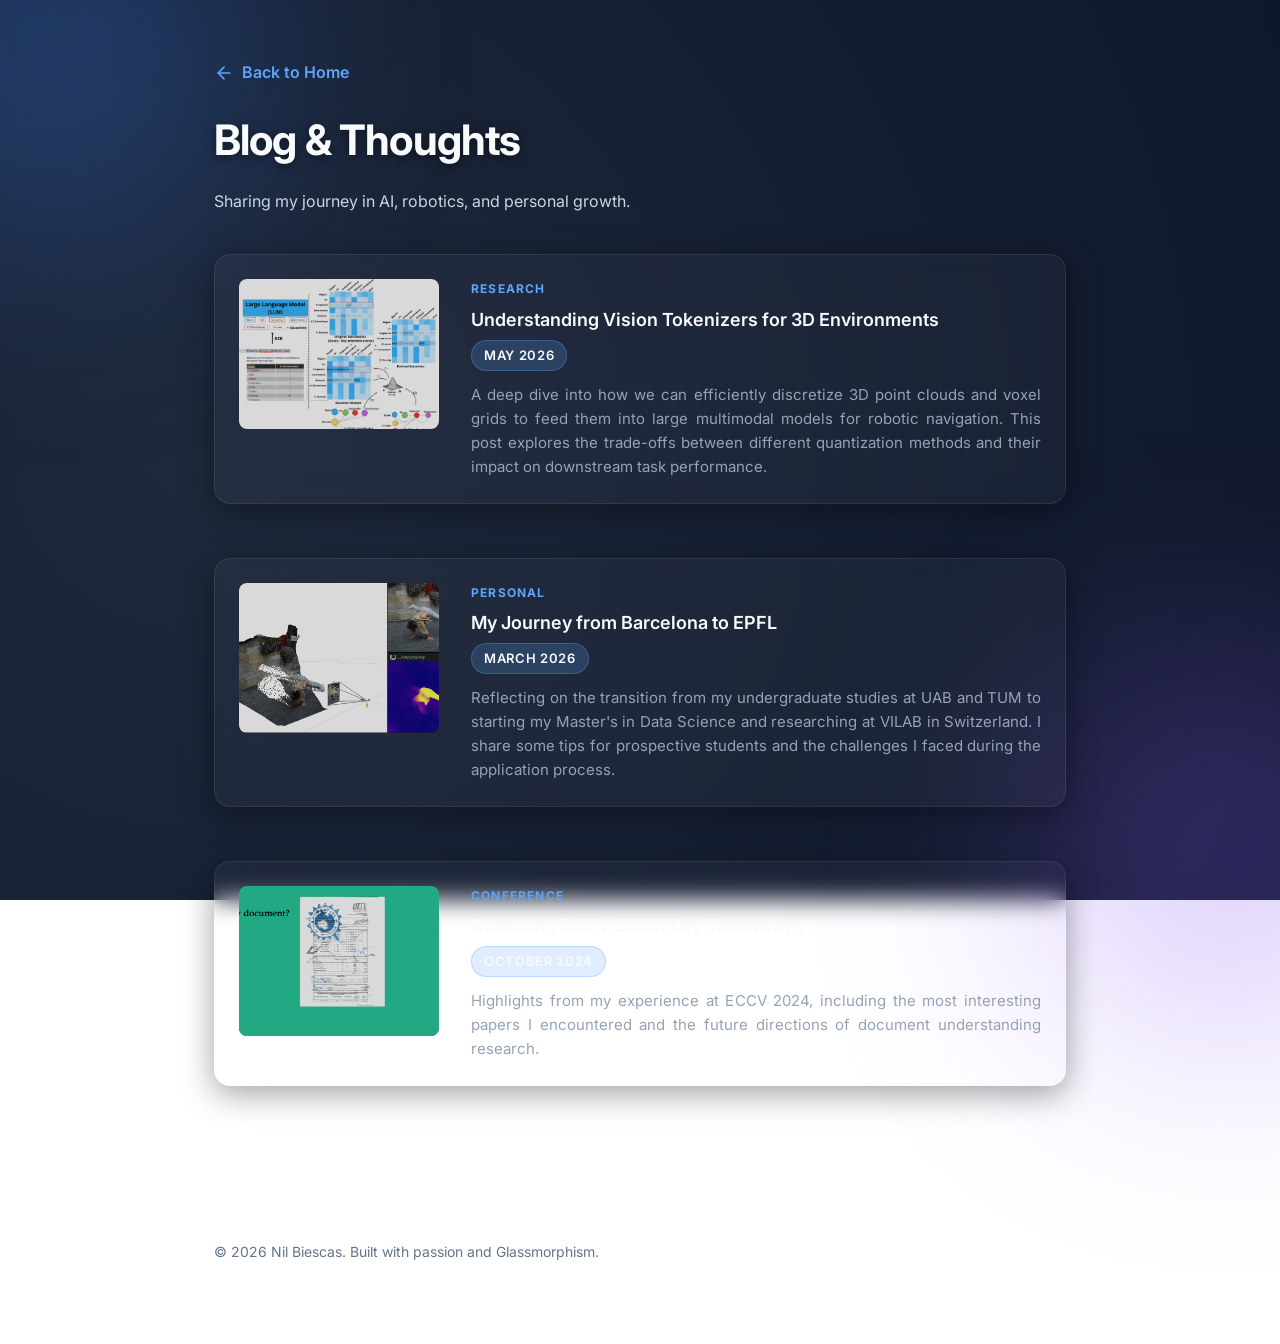
==== blog.html @ b568c91c "Update" ====
<!DOCTYPE HTML>
<html lang="en">
<head>
    <meta charset="UTF-8">
    <meta name="viewport" content="width=device-width, initial-scale=1.0">
    <title>Blog | Nil Biescas</title>
    <meta name="author" content="Nil Biescas">
    <link rel="shortcut icon" href="images/favicon/favicon.ico" type="image/x-icon">
    <link rel="stylesheet" type="text/css" href="stylesheet.css">
    <link href="https://fonts.googleapis.com/css2?family=Inter:wght@400;500;600;700&display=swap" rel="stylesheet">
    <style>
        .blog-header {
            margin-bottom: 40px;
        }
        .back-link {
            display: inline-flex;
            align-items: center;
            margin-bottom: 20px;
            font-weight: 600;
            color: var(--primary-color);
        }
        .back-link svg {
            margin-right: 8px;
        }
        .blog-post-card {
            margin-bottom: 30px;
            cursor: pointer;
        }
        .blog-post-card:hover .papertitle {
            color: var(--primary-color);
        }
        .category-tag {
            font-size: 12px;
            text-transform: uppercase;
            letter-spacing: 0.1em;
            color: var(--primary-color);
            margin-bottom: 8px;
            display: block;
            font-weight: 700;
        }
    </style>
</head>

<body>
    <div class="container">
        <header class="blog-header">
            <a href="index.html" class="back-link">
                <svg width="20" height="20" viewBox="0 0 24 24" fill="none" stroke="currentColor" stroke-width="2" stroke-linecap="round" stroke-linejoin="round"><line x1="19" y1="12" x2="5" y2="12"></line><polyline points="12 19 5 12 12 5"></polyline></svg>
                Back to Home
            </a>
            <h1 class="name">Blog & Thoughts</h1>
            <p>Sharing my journey in AI, robotics, and personal growth.</p>
        </header>

        <section>
            <div class="item-grid">
                <!-- Blog Post 1 -->
                <article class="item-row blog-post-card">
                    <div class="item-media">
                        <img src="data/Large Language Model (LLM)lm.png" alt="Vision Tokenizers">
                    </div>
                    <div>
                        <span class="category-tag">Research</span>
                        <span class="papertitle">Understanding Vision Tokenizers for 3D Environments</span>
                        <span class="venue">May 2026</span>
                        <p class="item-desc">A deep dive into how we can efficiently discretize 3D point clouds and voxel grids to feed them into large multimodal models for robotic navigation. This post explores the trade-offs between different quantization methods and their impact on downstream task performance.</p>
                    </div>
                </article>

                <!-- Blog Post 2 -->
                <article class="item-row blog-post-card">
                    <div class="item-media">
                        <img src="data/image (1).png" alt="Journey to EPFL">
                    </div>
                    <div>
                        <span class="category-tag">Personal</span>
                        <span class="papertitle">My Journey from Barcelona to EPFL</span>
                        <span class="venue">March 2026</span>
                        <p class="item-desc">Reflecting on the transition from my undergraduate studies at UAB and TUM to starting my Master's in Data Science and researching at VILAB in Switzerland. I share some tips for prospective students and the challenges I faced during the application process.</p>
                    </div>
                </article>

                <!-- Blog Post 3 (Placeholder) -->
                <article class="item-row blog-post-card">
                    <div class="item-media">
                        <img src="images/layeredDoc.gif" alt="ECCV Experience">
                    </div>
                    <div>
                        <span class="category-tag">Conference</span>
                        <span class="papertitle">Attending ECCV 2024: Key Takeaways</span>
                        <span class="venue">October 2024</span>
                        <p class="item-desc">Highlights from my experience at ECCV 2024, including the most interesting papers I encountered and the future directions of document understanding research.</p>
                    </div>
                </article>
            </div>
        </section>

        <footer>
            <p>&copy; 2026 Nil Biescas. Built with passion and Glassmorphism.</p>
        </footer>
    </div>
    <!-- Script to hide header in iframe -->
    <script>
        if (window.self !== window.top) {
            document.querySelector('.back-link').style.display = 'none';
            document.body.style.background = 'transparent';
        }
    </script>
</body>
</html>
---- stylesheet.css ----
/* Glassmorphism Dark Mode Webpage Styling */
:root {
  --primary-color: #60a5fa; 
  --hover-color: #93c5fd;   
  --bg-color: #0f172a;
  --text-color: #cbd5e1;    
  --heading-color: #f8fafc; 
  --card-bg: rgba(255, 255, 255, 0.03);  
  --card-hover-bg: rgba(255, 255, 255, 0.08);
  --card-border: rgba(255, 255, 255, 0.08);  
  --font-main: 'Inter', system-ui, -apple-system, sans-serif;
  --radius-sm: 8px;
  --radius-md: 16px;
  --radius-full: 9999px;
  --shadow-glass: 0 8px 32px 0 rgba(0, 0, 0, 0.37);
  --transition: all 0.3s cubic-bezier(0.4, 0, 0.2, 1);
}

* {
  box-sizing: border-box;
}

body {
  font-family: var(--font-main);
  font-size: 16px;
  line-height: 1.6;
  color: var(--text-color);
  background: var(--bg-color);
  /* A subtle dark gradient background */
  background: radial-gradient(circle at 15% 50%, #1e293b, #0f172a);
  background-attachment: fixed;
  margin: 0;
  padding: 0;
  -webkit-font-smoothing: antialiased;
}

/* Background ambient glow effects */
body::before, body::after {
  content: '';
  position: fixed;
  width: 400px;
  height: 400px;
  border-radius: 50%;
  filter: blur(120px);
  z-index: -1;
  opacity: 0.3;
  pointer-events: none;
}

body::before {
  background: #3b82f6;
  top: -150px;
  left: -150px;
}

body::after {
  background: #8b5cf6;
  bottom: -150px;
  right: -150px;
}

.container {
  max-width: 900px;
  margin: 0 auto;
  padding: 60px 24px;
}

a {
  color: var(--primary-color);
  text-decoration: none;
  transition: var(--transition);
}

a:hover {
  color: var(--hover-color);
  text-shadow: 0 0 8px rgba(96, 165, 250, 0.5);
}

h1, h2, h3 {
  color: var(--heading-color);
  font-weight: 600;
  margin-top: 0;
  letter-spacing: -0.01em;
}

h2 {
  font-size: 28px;
  border-bottom: 1px solid var(--card-border);
  padding-bottom: 12px;
  margin-bottom: 30px;
}

p {
  margin-bottom: 1.5em;
  text-align: justify;
}

/* Profile Section */
.profile-grid {
  display: grid;
  grid-template-columns: 1fr 280px;
  gap: 48px;
  align-items: center;
  margin-bottom: 60px;
  background: var(--card-bg);
  backdrop-filter: blur(12px);
  -webkit-backdrop-filter: blur(12px);
  border: 1px solid var(--card-border);
  border-radius: var(--radius-md);
  padding: 40px;
  box-shadow: var(--shadow-glass);
}

@media (max-width: 768px) {
  .profile-grid {
    grid-template-columns: 1fr;
    text-align: center;
    padding: 30px 20px;
  }
  .profile-grid p {
    text-align: center;
  }
  .profile-photo {
    order: -1;
    margin: 0 auto;
    width: 200px;
  }
}

.name {
  font-size: 42px;
  font-weight: 700;
  color: var(--heading-color);
  margin-bottom: 16px;
  display: block;
  letter-spacing: -0.02em;
  text-shadow: 0 2px 10px rgba(0,0,0,0.5);
}

.profile-photo img {
  width: 100%;
  aspect-ratio: 1 / 1;
  border-radius: var(--radius-full);
  object-fit: cover;
  box-shadow: 0 0 20px rgba(0,0,0,0.5);
  border: 2px solid rgba(255,255,255,0.1);
}

.links {
  margin-top: 24px;
  font-size: 14px;
  display: flex;
  flex-wrap: wrap;
  gap: 12px;
}

.links a {
  font-weight: 600;
  color: var(--heading-color);
  background: rgba(255, 255, 255, 0.05);
  padding: 8px 18px;
  border-radius: var(--radius-full);
  border: 1px solid var(--card-border);
  backdrop-filter: blur(4px);
  -webkit-backdrop-filter: blur(4px);
}

.links a:hover {
  background: rgba(255, 255, 255, 0.15);
  transform: translateY(-2px);
  box-shadow: 0 4px 12px rgba(0,0,0,0.3);
  text-shadow: none;
}

@media (max-width: 768px) {
  .links {
    justify-content: center;
  }
}

/* Research/Experience Grid */
.item-grid {
  display: flex;
  flex-direction: column;
  gap: 24px;
}

.item-row {
  display: grid;
  grid-template-columns: 200px 1fr;
  gap: 32px;
  padding: 24px;
  background: var(--card-bg);
  backdrop-filter: blur(12px);
  -webkit-backdrop-filter: blur(12px);
  border-radius: var(--radius-md);
  border: 1px solid var(--card-border);
  transition: var(--transition);
  box-shadow: var(--shadow-glass);
}

.item-row:hover {
  background: var(--card-hover-bg);
  border-color: rgba(255, 255, 255, 0.2);
  transform: translateY(-4px);
  box-shadow: 0 12px 40px 0 rgba(0, 0, 0, 0.4);
}

.item-row.highlight {
  background: linear-gradient(145deg, rgba(59, 130, 246, 0.05), rgba(139, 92, 246, 0.05));
  border-color: rgba(96, 165, 250, 0.2); 
}

.item-row.highlight:hover {
  border-color: rgba(96, 165, 250, 0.4); 
}

@media (max-width: 600px) {
  .item-row {
    grid-template-columns: 1fr;
    gap: 20px;
    padding: 20px;
  }
}

.item-media {
  width: 100%;
  aspect-ratio: 4 / 3; 
  position: relative;
  overflow: hidden;
  border-radius: var(--radius-sm);
  background: #000;
  box-shadow: inset 0 0 0 1px rgba(255,255,255,0.1);
}

.item-media img,
.item-media video {
  position: absolute;
  inset: 0;
  width: 100%;
  height: 100%;
  object-fit: cover; 
  transition: transform 0.5s ease;
  opacity: 0.85;
}

.item-row:hover .item-media img,
.item-row:hover .item-media video {
  transform: scale(1.05);
  opacity: 1;
}

.item-media .hover-media {
  position: absolute;
  inset: 0;
  z-index: 2;
  opacity: 0;
  transition: opacity 0.3s ease-in-out;
}

.item-row:hover .hover-media {
  opacity: 1;
}

.papertitle {
  font-weight: 600;
  font-size: 18px;
  display: block;
  margin-bottom: 8px;
  line-height: 1.4;
  color: var(--heading-color);
}

.authors {
  font-size: 15px;
  margin-bottom: 6px;
  display: block;
  color: var(--text-color);
}

.venue {
  font-size: 13px;
  font-weight: 600;
  display: inline-block;
  margin-bottom: 12px;
  color: #f8fafc;
  background: rgba(96, 165, 250, 0.2);
  border: 1px solid rgba(96, 165, 250, 0.3);
  padding: 4px 12px;
  border-radius: var(--radius-full);
  text-transform: uppercase;
  letter-spacing: 0.05em;
}

.item-desc {
  font-size: 15px;
  margin: 0;
  color: #94a3b8; 
}

/* Skills Section */
.skills-grid {
  display: grid;
  grid-template-columns: 1fr 1fr;
  gap: 32px;
  margin-bottom: 40px;
}

.skill-cat {
  background: var(--card-bg);
  backdrop-filter: blur(12px);
  -webkit-backdrop-filter: blur(12px);
  border: 1px solid var(--card-border);
  border-radius: var(--radius-md);
  padding: 24px;
  box-shadow: var(--shadow-glass);
  transition: var(--transition);
}

.skill-cat:hover {
  background: var(--card-hover-bg);
  border-color: rgba(255, 255, 255, 0.15);
  transform: translateY(-2px);
}

@media (max-width: 600px) {
  .skills-grid {
    grid-template-columns: 1fr;
  }
}

.skill-cat h3 {
  font-size: 20px;
  margin-bottom: 16px;
  color: var(--primary-color);
}

.skill-list {
  list-style: none;
  padding: 0;
  margin: 0;
  font-size: 15px;
}

.skill-list li {
  margin-bottom: 12px;
  display: flex;
  align-items: baseline;
}

.skill-list li strong {
  color: var(--heading-color);
  margin-right: 8px;
  min-width: 100px;
}

footer {
  margin-top: 80px;
  padding-top: 30px;
  border-top: 1px solid var(--card-border);
  font-size: 14px;
  text-align: center;
  color: #64748b; 
}

footer a {
  color: #94a3b8;
  text-decoration: underline;
}

footer a:hover {
  color: var(--primary-color);
}

/* Modal Window Styles */
.modal-overlay {
  position: fixed;
  top: 0;
  left: 0;
  width: 100%;
  height: 100%;
  background: rgba(0, 0, 0, 0.6);
  backdrop-filter: blur(8px);
  z-index: 1000;
  display: none;
  justify-content: center;
  align-items: center;
  opacity: 0;
  transition: opacity 0.3s ease;
}

.modal-overlay.active {
  display: flex;
  opacity: 1;
}

.modal-window {
  width: 90%;
  max-width: 1000px;
  height: 80vh;
  background: var(--card-bg);
  backdrop-filter: blur(20px);
  -webkit-backdrop-filter: blur(20px);
  border: 1px solid var(--card-border);
  border-radius: var(--radius-md);
  box-shadow: var(--shadow-glass);
  display: flex;
  flex-direction: column;
  overflow: hidden;
  transform: scale(0.9);
  transition: transform 0.3s cubic-bezier(0.34, 1.56, 0.64, 1);
}

.modal-overlay.active .modal-window {
  transform: scale(1);
}

.modal-header {
  padding: 16px 24px;
  background: rgba(255, 255, 255, 0.05);
  border-bottom: 1px solid var(--card-border);
  display: flex;
  justify-content: space-between;
  align-items: center;
}

.modal-title {
  font-weight: 600;
  color: var(--heading-color);
  font-size: 18px;
}

.modal-controls {
  display: flex;
  gap: 12px;
}

.control-btn {
  width: 12px;
  height: 12px;
  border-radius: 50%;
  cursor: pointer;
  transition: transform 0.2s;
}

.control-btn:hover {
  transform: scale(1.2);
}

.btn-close { background: #ff5f56; }
.btn-minimize { background: #ffbd2e; }
.btn-maximize { background: #27c93f; }

.modal-body {
  flex: 1;
  width: 100%;
  height: 100%;
}

.modal-body iframe {
  width: 100%;
  height: 100%;
  border: none;
}
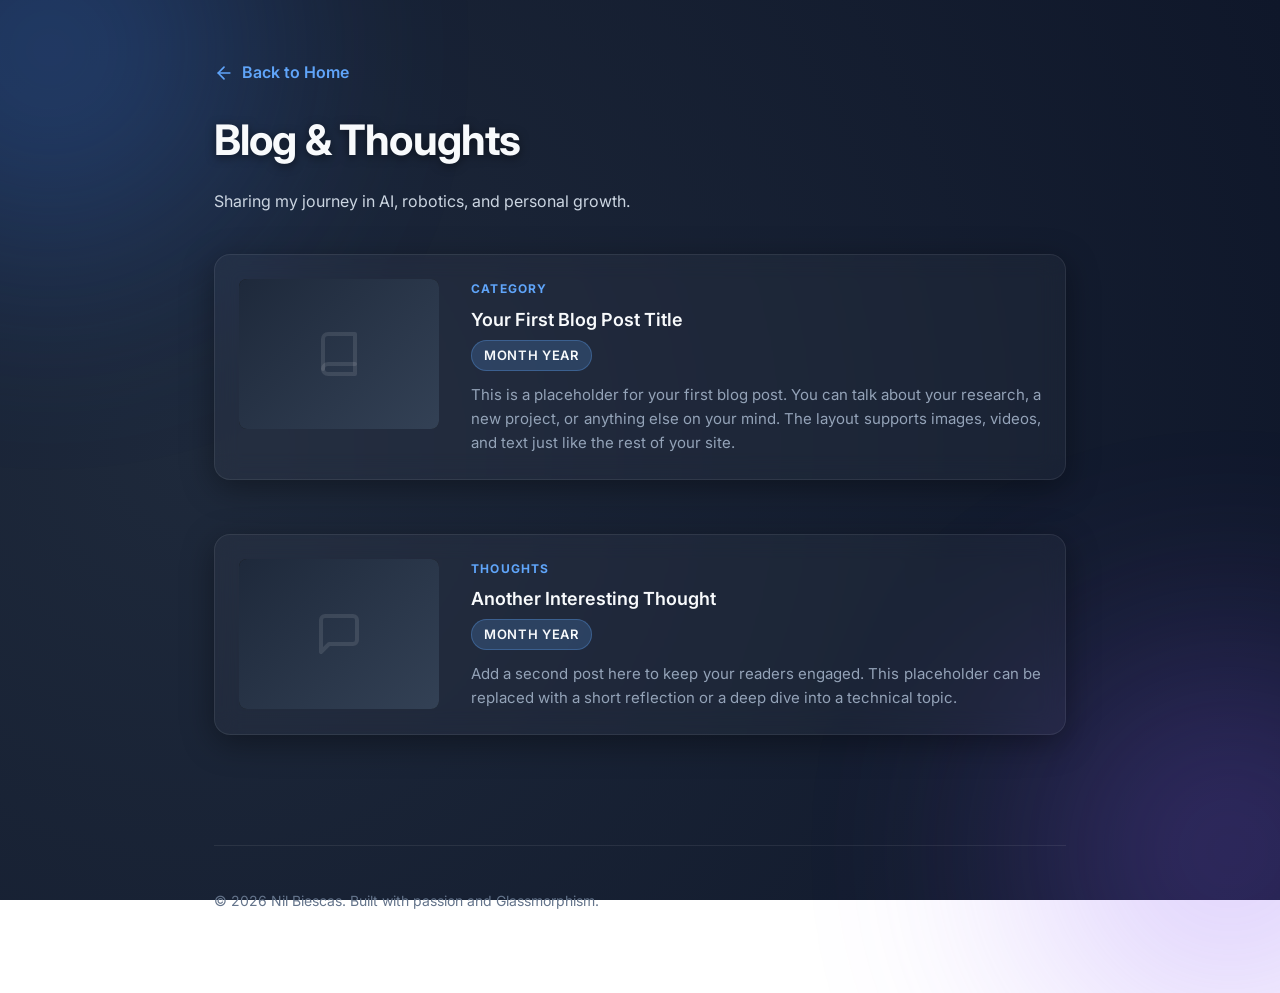
==== commit ef035c6b: "Update" ====
--- a/blog.html
+++ b/blog.html
@@ -54,42 +54,33 @@
 
         <section>
             <div class="item-grid">
-                <!-- Blog Post 1 -->
+                <!-- Placeholder Blog Post 1 -->
                 <article class="item-row blog-post-card">
                     <div class="item-media">
-                        <img src="data/Large Language Model (LLM)lm.png" alt="Vision Tokenizers">
+                        <div class="placeholder-media">
+                            <svg viewBox="0 0 24 24" fill="none" stroke="currentColor" stroke-width="2" stroke-linecap="round" stroke-linejoin="round"><path d="M4 19.5A2.5 2.5 0 0 1 6.5 17H20"></path><path d="M6.5 2H20v20H6.5A2.5 2.5 0 0 1 4 19.5v-15A2.5 2.5 0 0 1 6.5 2z"></path></svg>
+                        </div>
                     </div>
                     <div>
-                        <span class="category-tag">Research</span>
-                        <span class="papertitle">Understanding Vision Tokenizers for 3D Environments</span>
-                        <span class="venue">May 2026</span>
-                        <p class="item-desc">A deep dive into how we can efficiently discretize 3D point clouds and voxel grids to feed them into large multimodal models for robotic navigation. This post explores the trade-offs between different quantization methods and their impact on downstream task performance.</p>
+                        <span class="category-tag">Category</span>
+                        <span class="papertitle">Your First Blog Post Title</span>
+                        <span class="venue">Month Year</span>
+                        <p class="item-desc">This is a placeholder for your first blog post. You can talk about your research, a new project, or anything else on your mind. The layout supports images, videos, and text just like the rest of your site.</p>
                     </div>
                 </article>
 
-                <!-- Blog Post 2 -->
+                <!-- Placeholder Blog Post 2 -->
                 <article class="item-row blog-post-card">
                     <div class="item-media">
-                        <img src="data/image (1).png" alt="Journey to EPFL">
+                        <div class="placeholder-media">
+                            <svg viewBox="0 0 24 24" fill="none" stroke="currentColor" stroke-width="2" stroke-linecap="round" stroke-linejoin="round"><path d="M21 15a2 2 0 0 1-2 2H7l-4 4V5a2 2 0 0 1 2-2h14a2 2 0 0 1 2 2z"></path></svg>
+                        </div>
                     </div>
                     <div>
-                        <span class="category-tag">Personal</span>
-                        <span class="papertitle">My Journey from Barcelona to EPFL</span>
-                        <span class="venue">March 2026</span>
-                        <p class="item-desc">Reflecting on the transition from my undergraduate studies at UAB and TUM to starting my Master's in Data Science and researching at VILAB in Switzerland. I share some tips for prospective students and the challenges I faced during the application process.</p>
-                    </div>
-                </article>
-
-                <!-- Blog Post 3 (Placeholder) -->
-                <article class="item-row blog-post-card">
-                    <div class="item-media">
-                        <img src="images/layeredDoc.gif" alt="ECCV Experience">
-                    </div>
-                    <div>
-                        <span class="category-tag">Conference</span>
-                        <span class="papertitle">Attending ECCV 2024: Key Takeaways</span>
-                        <span class="venue">October 2024</span>
-                        <p class="item-desc">Highlights from my experience at ECCV 2024, including the most interesting papers I encountered and the future directions of document understanding research.</p>
+                        <span class="category-tag">Thoughts</span>
+                        <span class="papertitle">Another Interesting Thought</span>
+                        <span class="venue">Month Year</span>
+                        <p class="item-desc">Add a second post here to keep your readers engaged. This placeholder can be replaced with a short reflection or a deep dive into a technical topic.</p>
                     </div>
                 </article>
             </div>
--- a/stylesheet.css
+++ b/stylesheet.css
@@ -462,3 +462,19 @@
   height: 100%;
   border: none;
 }
+
+/* Placeholder Media Style */
+.placeholder-media {
+  width: 100%;
+  height: 100%;
+  background: linear-gradient(135deg, #1e293b 0%, #334155 100%);
+  display: flex;
+  justify-content: center;
+  align-items: center;
+  color: rgba(255, 255, 255, 0.1);
+}
+
+.placeholder-media svg {
+  width: 48px;
+  height: 48px;
+}
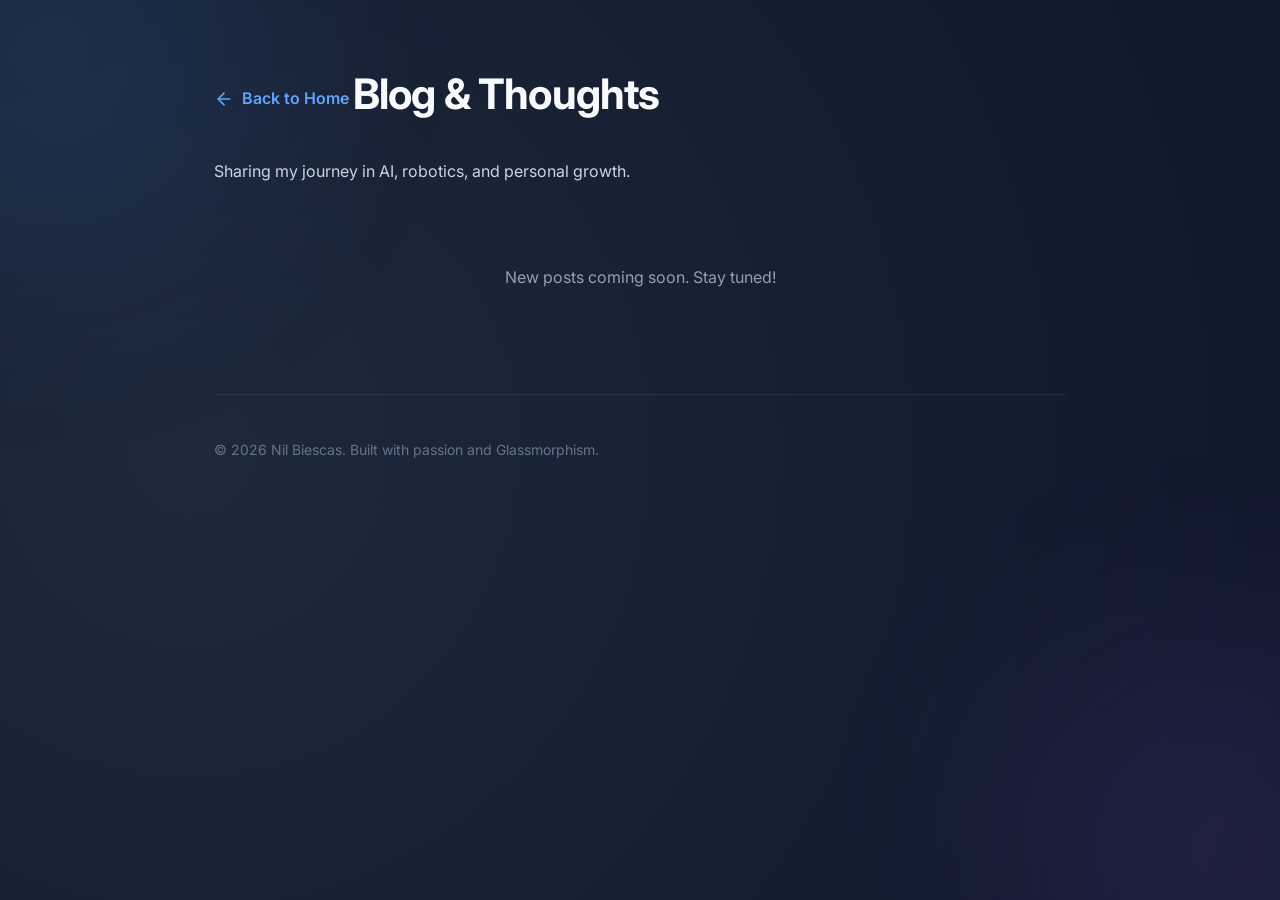
==== commit 4e425136: "Changes" ====
--- a/blog.html
+++ b/blog.html
@@ -54,35 +54,9 @@
 
         <section>
             <div class="item-grid">
-                <!-- Placeholder Blog Post 1 -->
-                <article class="item-row blog-post-card">
-                    <div class="item-media">
-                        <div class="placeholder-media">
-                            <svg viewBox="0 0 24 24" fill="none" stroke="currentColor" stroke-width="2" stroke-linecap="round" stroke-linejoin="round"><path d="M4 19.5A2.5 2.5 0 0 1 6.5 17H20"></path><path d="M6.5 2H20v20H6.5A2.5 2.5 0 0 1 4 19.5v-15A2.5 2.5 0 0 1 6.5 2z"></path></svg>
-                        </div>
-                    </div>
-                    <div>
-                        <span class="category-tag">Category</span>
-                        <span class="papertitle">Your First Blog Post Title</span>
-                        <span class="venue">Month Year</span>
-                        <p class="item-desc">This is a placeholder for your first blog post. You can talk about your research, a new project, or anything else on your mind. The layout supports images, videos, and text just like the rest of your site.</p>
-                    </div>
-                </article>
-
-                <!-- Placeholder Blog Post 2 -->
-                <article class="item-row blog-post-card">
-                    <div class="item-media">
-                        <div class="placeholder-media">
-                            <svg viewBox="0 0 24 24" fill="none" stroke="currentColor" stroke-width="2" stroke-linecap="round" stroke-linejoin="round"><path d="M21 15a2 2 0 0 1-2 2H7l-4 4V5a2 2 0 0 1 2-2h14a2 2 0 0 1 2 2z"></path></svg>
-                        </div>
-                    </div>
-                    <div>
-                        <span class="category-tag">Thoughts</span>
-                        <span class="papertitle">Another Interesting Thought</span>
-                        <span class="venue">Month Year</span>
-                        <p class="item-desc">Add a second post here to keep your readers engaged. This placeholder can be replaced with a short reflection or a deep dive into a technical topic.</p>
-                    </div>
-                </article>
+                <p style="text-align: center; margin-top: 40px; color: var(--text-color); opacity: 0.7;">
+                    New posts coming soon. Stay tuned!
+                </p>
             </div>
         </section>
 
--- a/stylesheet.css
+++ b/stylesheet.css
@@ -43,7 +43,7 @@
   border-radius: 50%;
   filter: blur(120px);
   z-index: -1;
-  opacity: 0.3;
+  opacity: 0.15;
   pointer-events: none;
 }
 
@@ -73,7 +73,6 @@
 
 a:hover {
   color: var(--hover-color);
-  text-shadow: 0 0 8px rgba(96, 165, 250, 0.5);
 }
 
 h1, h2, h3 {
@@ -81,6 +80,7 @@
   font-weight: 600;
   margin-top: 0;
   letter-spacing: -0.01em;
+  display: inline-block;
 }
 
 h2 {
@@ -88,7 +88,15 @@
   border-bottom: 1px solid var(--card-border);
   padding-bottom: 12px;
   margin-bottom: 30px;
-}
+  display: block; /* Keep h2 as block for the border-bottom */
+  width: 100%;
+}
+
+h2::after {
+  content: '';
+  display: block;
+}
+
 
 p {
   margin-bottom: 1.5em;
@@ -132,10 +140,10 @@
   font-weight: 700;
   color: var(--heading-color);
   margin-bottom: 16px;
-  display: block;
+  display: inline-block;
   letter-spacing: -0.02em;
-  text-shadow: 0 2px 10px rgba(0,0,0,0.5);
-}
+}
+
 
 .profile-photo img {
   width: 100%;
@@ -265,11 +273,12 @@
 .papertitle {
   font-weight: 600;
   font-size: 18px;
-  display: block;
+  display: inline-block;
   margin-bottom: 8px;
   line-height: 1.4;
   color: var(--heading-color);
 }
+
 
 .authors {
   font-size: 15px;
@@ -372,109 +381,3 @@
   color: var(--primary-color);
 }
 
-/* Modal Window Styles */
-.modal-overlay {
-  position: fixed;
-  top: 0;
-  left: 0;
-  width: 100%;
-  height: 100%;
-  background: rgba(0, 0, 0, 0.6);
-  backdrop-filter: blur(8px);
-  z-index: 1000;
-  display: none;
-  justify-content: center;
-  align-items: center;
-  opacity: 0;
-  transition: opacity 0.3s ease;
-}
-
-.modal-overlay.active {
-  display: flex;
-  opacity: 1;
-}
-
-.modal-window {
-  width: 90%;
-  max-width: 1000px;
-  height: 80vh;
-  background: var(--card-bg);
-  backdrop-filter: blur(20px);
-  -webkit-backdrop-filter: blur(20px);
-  border: 1px solid var(--card-border);
-  border-radius: var(--radius-md);
-  box-shadow: var(--shadow-glass);
-  display: flex;
-  flex-direction: column;
-  overflow: hidden;
-  transform: scale(0.9);
-  transition: transform 0.3s cubic-bezier(0.34, 1.56, 0.64, 1);
-}
-
-.modal-overlay.active .modal-window {
-  transform: scale(1);
-}
-
-.modal-header {
-  padding: 16px 24px;
-  background: rgba(255, 255, 255, 0.05);
-  border-bottom: 1px solid var(--card-border);
-  display: flex;
-  justify-content: space-between;
-  align-items: center;
-}
-
-.modal-title {
-  font-weight: 600;
-  color: var(--heading-color);
-  font-size: 18px;
-}
-
-.modal-controls {
-  display: flex;
-  gap: 12px;
-}
-
-.control-btn {
-  width: 12px;
-  height: 12px;
-  border-radius: 50%;
-  cursor: pointer;
-  transition: transform 0.2s;
-}
-
-.control-btn:hover {
-  transform: scale(1.2);
-}
-
-.btn-close { background: #ff5f56; }
-.btn-minimize { background: #ffbd2e; }
-.btn-maximize { background: #27c93f; }
-
-.modal-body {
-  flex: 1;
-  width: 100%;
-  height: 100%;
-}
-
-.modal-body iframe {
-  width: 100%;
-  height: 100%;
-  border: none;
-}
-
-/* Placeholder Media Style */
-.placeholder-media {
-  width: 100%;
-  height: 100%;
-  background: linear-gradient(135deg, #1e293b 0%, #334155 100%);
-  display: flex;
-  justify-content: center;
-  align-items: center;
-  color: rgba(255, 255, 255, 0.1);
-}
-
-.placeholder-media svg {
-  width: 48px;
-  height: 48px;
-}
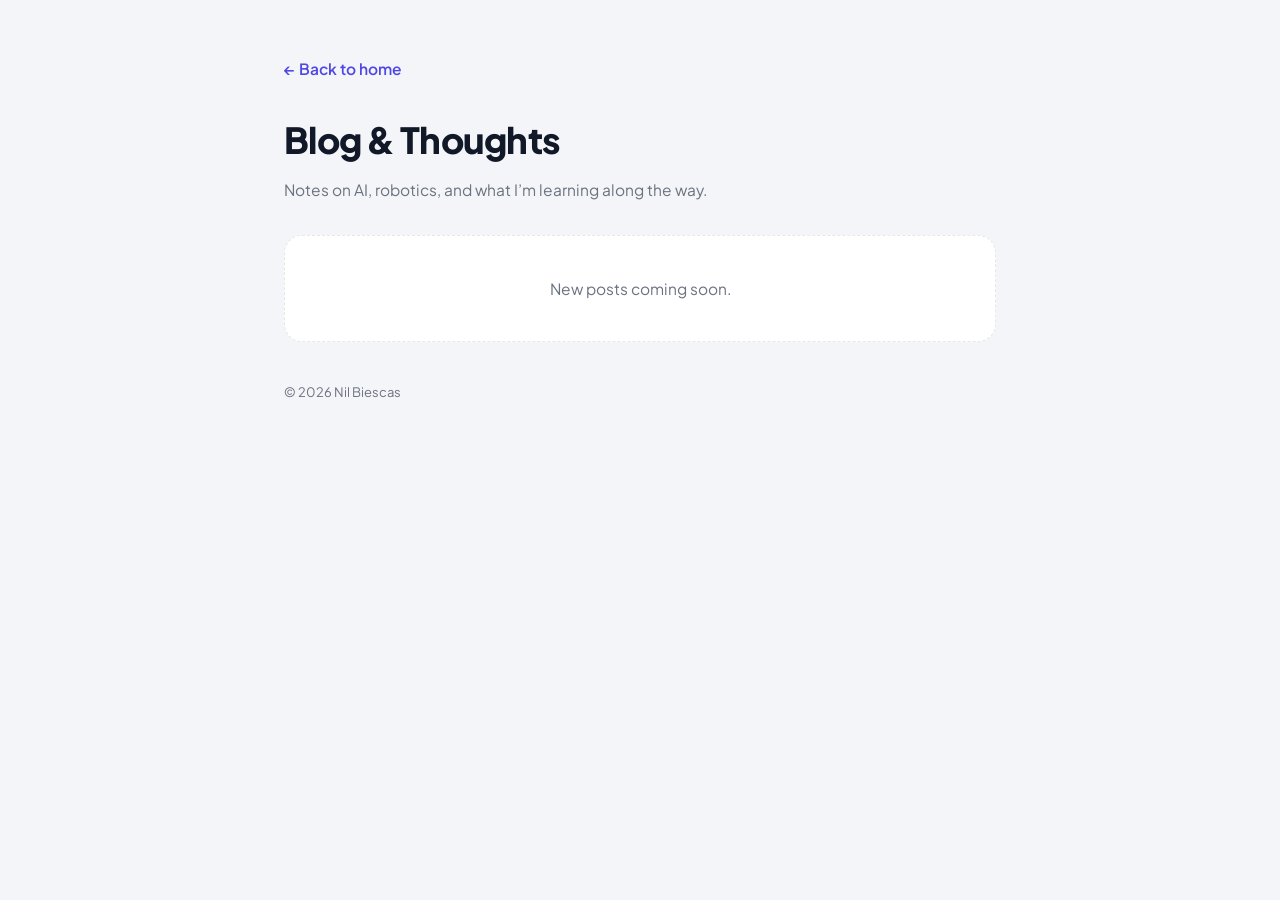
==== commit 08832c03: "Redesign homepage with sidebar layout and add NEURA Robotics role Co-authored-by: Cursor <cursoragen" ====
--- a/blog.html
+++ b/blog.html
@@ -1,75 +1,27 @@
 <!DOCTYPE HTML>
 <html lang="en">
 <head>
-    <meta charset="UTF-8">
-    <meta name="viewport" content="width=device-width, initial-scale=1.0">
-    <title>Blog | Nil Biescas</title>
-    <meta name="author" content="Nil Biescas">
-    <link rel="shortcut icon" href="images/favicon/favicon.ico" type="image/x-icon">
-    <link rel="stylesheet" type="text/css" href="stylesheet.css">
-    <link href="https://fonts.googleapis.com/css2?family=Inter:wght@400;500;600;700&display=swap" rel="stylesheet">
-    <style>
-        .blog-header {
-            margin-bottom: 40px;
-        }
-        .back-link {
-            display: inline-flex;
-            align-items: center;
-            margin-bottom: 20px;
-            font-weight: 600;
-            color: var(--primary-color);
-        }
-        .back-link svg {
-            margin-right: 8px;
-        }
-        .blog-post-card {
-            margin-bottom: 30px;
-            cursor: pointer;
-        }
-        .blog-post-card:hover .papertitle {
-            color: var(--primary-color);
-        }
-        .category-tag {
-            font-size: 12px;
-            text-transform: uppercase;
-            letter-spacing: 0.1em;
-            color: var(--primary-color);
-            margin-bottom: 8px;
-            display: block;
-            font-weight: 700;
-        }
-    </style>
+  <meta charset="UTF-8">
+  <meta name="viewport" content="width=device-width, initial-scale=1.0">
+  <title>Blog | Nil Biescas</title>
+  <meta name="author" content="Nil Biescas">
+  <link rel="shortcut icon" href="images/favicon/favicon.ico" type="image/x-icon">
+  <link rel="stylesheet" type="text/css" href="stylesheet.css">
+  <link href="https://fonts.googleapis.com/css2?family=Plus+Jakarta+Sans:wght@400;500;600;700;800&display=swap" rel="stylesheet">
 </head>
-
 <body>
-    <div class="container">
-        <header class="blog-header">
-            <a href="index.html" class="back-link">
-                <svg width="20" height="20" viewBox="0 0 24 24" fill="none" stroke="currentColor" stroke-width="2" stroke-linecap="round" stroke-linejoin="round"><line x1="19" y1="12" x2="5" y2="12"></line><polyline points="12 19 5 12 12 5"></polyline></svg>
-                Back to Home
-            </a>
-            <h1 class="name">Blog & Thoughts</h1>
-            <p>Sharing my journey in AI, robotics, and personal growth.</p>
-        </header>
-
-        <section>
-            <div class="item-grid">
-                <p style="text-align: center; margin-top: 40px; color: var(--text-color); opacity: 0.7;">
-                    New posts coming soon. Stay tuned!
-                </p>
-            </div>
-        </section>
-
-        <footer>
-            <p>&copy; 2026 Nil Biescas. Built with passion and Glassmorphism.</p>
-        </footer>
-    </div>
-    <!-- Script to hide header in iframe -->
-    <script>
-        if (window.self !== window.top) {
-            document.querySelector('.back-link').style.display = 'none';
-            document.body.style.background = 'transparent';
-        }
-    </script>
+  <div class="page-narrow">
+    <a href="index.html" class="back-link">← Back to home</a>
+    <h1 class="page-title">Blog &amp; Thoughts</h1>
+    <p class="page-sub">Notes on AI, robotics, and what I’m learning along the way.</p>
+    <div class="empty">New posts coming soon.</div>
+    <footer>© 2026 Nil Biescas</footer>
+  </div>
+  <script>
+    if (window.self !== window.top) {
+      document.querySelector('.back-link').style.display = 'none';
+      document.body.style.background = 'transparent';
+    }
+  </script>
 </body>
 </html>
--- a/stylesheet.css
+++ b/stylesheet.css
@@ -1,383 +1,145 @@
-/* Glassmorphism Dark Mode Webpage Styling */
+/* Sidebar portfolio styling */
 :root {
-  --primary-color: #60a5fa; 
-  --hover-color: #93c5fd;   
-  --bg-color: #0f172a;
-  --text-color: #cbd5e1;    
-  --heading-color: #f8fafc; 
-  --card-bg: rgba(255, 255, 255, 0.03);  
-  --card-hover-bg: rgba(255, 255, 255, 0.08);
-  --card-border: rgba(255, 255, 255, 0.08);  
-  --font-main: 'Inter', system-ui, -apple-system, sans-serif;
-  --radius-sm: 8px;
-  --radius-md: 16px;
-  --radius-full: 9999px;
-  --shadow-glass: 0 8px 32px 0 rgba(0, 0, 0, 0.37);
-  --transition: all 0.3s cubic-bezier(0.4, 0, 0.2, 1);
+  --bg: #f4f5f8;
+  --side: #ffffff;
+  --card: #ffffff;
+  --ink: #111827;
+  --muted: #6b7280;
+  --line: #e5e7eb;
+  --accent: #4f46e5;
+  --accent-soft: #eef2ff;
 }
 
-* {
-  box-sizing: border-box;
-}
+* { box-sizing: border-box; }
+html { scroll-behavior: smooth; }
 
 body {
-  font-family: var(--font-main);
-  font-size: 16px;
-  line-height: 1.6;
-  color: var(--text-color);
-  background: var(--bg-color);
-  /* A subtle dark gradient background */
-  background: radial-gradient(circle at 15% 50%, #1e293b, #0f172a);
-  background-attachment: fixed;
   margin: 0;
-  padding: 0;
+  background: var(--bg);
+  color: var(--ink);
+  font: 15.5px/1.65 'Plus Jakarta Sans', system-ui, sans-serif;
   -webkit-font-smoothing: antialiased;
 }
 
-/* Background ambient glow effects */
-body::before, body::after {
-  content: '';
-  position: fixed;
-  width: 400px;
-  height: 400px;
-  border-radius: 50%;
-  filter: blur(120px);
-  z-index: -1;
-  opacity: 0.15;
-  pointer-events: none;
+a { color: var(--accent); text-decoration: none; }
+a:hover { text-decoration: underline; }
+
+.layout { display: grid; grid-template-columns: 340px 1fr; min-height: 100vh; }
+
+/* Sidebar */
+aside {
+  position: sticky; top: 0; height: 100vh;
+  background: var(--side);
+  border-right: 1px solid var(--line);
+  padding: 44px 36px 32px;
+  display: flex; flex-direction: column;
+  overflow-y: auto;
+}
+.avatar { width: 112px; height: 112px; border-radius: 28px; object-fit: cover; box-shadow: 0 8px 24px rgba(79, 70, 229, .18); }
+aside h1 { font-size: 30px; line-height: 1.1; letter-spacing: -.02em; margin: 22px 0 6px; font-weight: 800; }
+.role { color: var(--muted); margin: 0 0 18px; font-size: 14.5px; }
+.badge {
+  display: inline-flex; align-items: center; gap: 8px; align-self: flex-start;
+  background: var(--accent-soft); color: var(--accent);
+  font-size: 13px; font-weight: 600; padding: 6px 12px; border-radius: 99px;
+}
+.badge::before { content: ""; width: 7px; height: 7px; border-radius: 50%; background: var(--accent); }
+aside nav { margin: 32px 0; display: grid; gap: 2px; }
+aside nav a {
+  color: var(--muted); font-weight: 600; padding: 9px 12px; border-radius: 10px;
+  display: flex; justify-content: space-between;
+}
+aside nav a:hover, aside nav a.active { background: var(--bg); color: var(--ink); text-decoration: none; }
+aside nav a small { color: #9ca3af; font-weight: 500; }
+.social { margin-top: auto; display: grid; grid-template-columns: 1fr 1fr; gap: 8px; }
+.social a {
+  border: 1px solid var(--line); border-radius: 10px; padding: 9px 12px;
+  color: var(--ink); font-weight: 600; font-size: 14px; text-align: center;
+}
+.social a:hover { border-color: var(--accent); color: var(--accent); text-decoration: none; }
+.social a.wide { grid-column: 1 / -1; }
+.social a.primary { background: var(--ink); color: #fff; border-color: var(--ink); grid-column: 1 / -1; }
+.social a.primary:hover { background: var(--accent); border-color: var(--accent); color: #fff; }
+
+/* Main column */
+main { padding: 52px 56px 56px; max-width: 1080px; }
+.about { font-size: 19px; line-height: 1.6; color: #374151; max-width: 68ch; margin: 0 0 16px; }
+.about.secondary { font-size: 16.5px; color: var(--muted); margin-bottom: 48px; }
+.about strong { color: var(--ink); }
+
+.head { display: flex; justify-content: space-between; align-items: center; gap: 16px; flex-wrap: wrap; margin-bottom: 20px; }
+h2 { font-size: 22px; margin: 0; letter-spacing: -.01em; }
+.filters { display: flex; gap: 6px; background: #fff; border: 1px solid var(--line); padding: 4px; border-radius: 12px; }
+.filters button {
+  font: inherit; font-size: 13.5px; font-weight: 600;
+  border: 0; background: none; color: var(--muted);
+  padding: 7px 14px; border-radius: 9px; cursor: pointer;
+}
+.filters button.on { background: var(--ink); color: #fff; }
+
+/* Project cards */
+.grid { display: grid; grid-template-columns: repeat(3, 1fr); gap: 20px; }
+.card {
+  background: var(--card); border: 1px solid var(--line); border-radius: 18px;
+  overflow: hidden; display: flex; flex-direction: column;
+  transition: transform .25s, box-shadow .25s;
+}
+.card:hover { transform: translateY(-3px); box-shadow: 0 16px 40px rgba(17, 24, 39, .08); }
+.card.featured { grid-column: 1 / -1; flex-direction: row; }
+.card.featured .media { flex: 1.25; aspect-ratio: auto; min-height: 300px; }
+.card.featured .body { flex: 1; padding: 32px; }
+.card[hidden] { display: none; }
+.media { position: relative; aspect-ratio: 16 / 10; background: #0b0b0f; overflow: hidden; }
+.media img, .media video { position: absolute; inset: 0; width: 100%; height: 100%; object-fit: cover; }
+.media video { opacity: 0; transition: opacity .3s; }
+.card:hover .media video { opacity: 1; }
+.body { padding: 20px 22px 24px; display: flex; flex-direction: column; gap: 8px; }
+.tags { display: flex; gap: 6px; flex-wrap: wrap; }
+.tags span { font-size: 12px; font-weight: 600; padding: 3px 9px; border-radius: 6px; background: var(--bg); color: var(--muted); }
+.tags span.venue { background: var(--accent-soft); color: var(--accent); }
+.card h3 { margin: 2px 0 0; font-size: 18px; line-height: 1.35; letter-spacing: -.01em; }
+.card h3 a { color: var(--ink); }
+.card.featured h3 { font-size: 24px; }
+.card p { margin: 0; color: var(--muted); font-size: 14.5px; }
+.authors { font-size: 13.5px; color: #4b5563; }
+
+/* Experience & skills */
+.split { display: grid; grid-template-columns: 1.4fr 1fr; gap: 20px; margin-top: 52px; }
+.panel { background: #fff; border: 1px solid var(--line); border-radius: 18px; padding: 26px; }
+.panel h2 { margin-bottom: 14px; }
+.tl { list-style: none; margin: 0; padding: 0; position: relative; }
+.tl::before { content: ""; position: absolute; left: 5px; top: 8px; bottom: 8px; width: 2px; background: var(--line); }
+.tl li { position: relative; padding: 0 0 18px 28px; }
+.tl li:last-child { padding-bottom: 0; }
+.tl li::before { content: ""; position: absolute; left: 0; top: 7px; width: 12px; height: 12px; border-radius: 50%; background: #fff; border: 2px solid var(--accent); }
+.tl li.now::before { background: var(--accent); box-shadow: 0 0 0 4px var(--accent-soft); }
+.tl time { font-size: 12.5px; color: var(--muted); font-weight: 600; }
+.tl b { display: block; }
+.tl span { color: var(--muted); font-size: 14px; }
+.kv { display: grid; grid-template-columns: 100px 1fr; gap: 10px 14px; font-size: 14.5px; margin: 0; }
+.kv dt { color: var(--muted); font-weight: 600; }
+.kv dd { margin: 0; }
+
+footer { margin-top: 40px; color: var(--muted); font-size: 13px; }
+
+/* Blog */
+.page-narrow { max-width: 760px; margin: 0 auto; padding: 56px 24px; }
+.back-link { display: inline-flex; align-items: center; gap: 8px; font-weight: 600; margin-bottom: 28px; }
+.page-title { font-size: 36px; font-weight: 800; letter-spacing: -.02em; margin: 0 0 8px; }
+.page-sub { color: var(--muted); margin: 0 0 32px; }
+.empty { background: #fff; border: 1px dashed var(--line); border-radius: 18px; padding: 40px; text-align: center; color: var(--muted); }
+
+@media (max-width: 1100px) {
+  .grid { grid-template-columns: 1fr 1fr; }
 }
 
-body::before {
-  background: #3b82f6;
-  top: -150px;
-  left: -150px;
+@media (max-width: 1000px) {
+  .layout { grid-template-columns: 1fr; }
+  aside { position: static; height: auto; }
+  aside nav { display: none; }
+  .social { margin-top: 20px; }
+  main { padding: 32px 20px; }
+  .grid, .split { grid-template-columns: 1fr; }
+  .card.featured { flex-direction: column; }
+  .card.featured .media { aspect-ratio: 16 / 10; min-height: 0; }
 }
-
-body::after {
-  background: #8b5cf6;
-  bottom: -150px;
-  right: -150px;
-}
-
-.container {
-  max-width: 900px;
-  margin: 0 auto;
-  padding: 60px 24px;
-}
-
-a {
-  color: var(--primary-color);
-  text-decoration: none;
-  transition: var(--transition);
-}
-
-a:hover {
-  color: var(--hover-color);
-}
-
-h1, h2, h3 {
-  color: var(--heading-color);
-  font-weight: 600;
-  margin-top: 0;
-  letter-spacing: -0.01em;
-  display: inline-block;
-}
-
-h2 {
-  font-size: 28px;
-  border-bottom: 1px solid var(--card-border);
-  padding-bottom: 12px;
-  margin-bottom: 30px;
-  display: block; /* Keep h2 as block for the border-bottom */
-  width: 100%;
-}
-
-h2::after {
-  content: '';
-  display: block;
-}
-
-
-p {
-  margin-bottom: 1.5em;
-  text-align: justify;
-}
-
-/* Profile Section */
-.profile-grid {
-  display: grid;
-  grid-template-columns: 1fr 280px;
-  gap: 48px;
-  align-items: center;
-  margin-bottom: 60px;
-  background: var(--card-bg);
-  backdrop-filter: blur(12px);
-  -webkit-backdrop-filter: blur(12px);
-  border: 1px solid var(--card-border);
-  border-radius: var(--radius-md);
-  padding: 40px;
-  box-shadow: var(--shadow-glass);
-}
-
-@media (max-width: 768px) {
-  .profile-grid {
-    grid-template-columns: 1fr;
-    text-align: center;
-    padding: 30px 20px;
-  }
-  .profile-grid p {
-    text-align: center;
-  }
-  .profile-photo {
-    order: -1;
-    margin: 0 auto;
-    width: 200px;
-  }
-}
-
-.name {
-  font-size: 42px;
-  font-weight: 700;
-  color: var(--heading-color);
-  margin-bottom: 16px;
-  display: inline-block;
-  letter-spacing: -0.02em;
-}
-
-
-.profile-photo img {
-  width: 100%;
-  aspect-ratio: 1 / 1;
-  border-radius: var(--radius-full);
-  object-fit: cover;
-  box-shadow: 0 0 20px rgba(0,0,0,0.5);
-  border: 2px solid rgba(255,255,255,0.1);
-}
-
-.links {
-  margin-top: 24px;
-  font-size: 14px;
-  display: flex;
-  flex-wrap: wrap;
-  gap: 12px;
-}
-
-.links a {
-  font-weight: 600;
-  color: var(--heading-color);
-  background: rgba(255, 255, 255, 0.05);
-  padding: 8px 18px;
-  border-radius: var(--radius-full);
-  border: 1px solid var(--card-border);
-  backdrop-filter: blur(4px);
-  -webkit-backdrop-filter: blur(4px);
-}
-
-.links a:hover {
-  background: rgba(255, 255, 255, 0.15);
-  transform: translateY(-2px);
-  box-shadow: 0 4px 12px rgba(0,0,0,0.3);
-  text-shadow: none;
-}
-
-@media (max-width: 768px) {
-  .links {
-    justify-content: center;
-  }
-}
-
-/* Research/Experience Grid */
-.item-grid {
-  display: flex;
-  flex-direction: column;
-  gap: 24px;
-}
-
-.item-row {
-  display: grid;
-  grid-template-columns: 200px 1fr;
-  gap: 32px;
-  padding: 24px;
-  background: var(--card-bg);
-  backdrop-filter: blur(12px);
-  -webkit-backdrop-filter: blur(12px);
-  border-radius: var(--radius-md);
-  border: 1px solid var(--card-border);
-  transition: var(--transition);
-  box-shadow: var(--shadow-glass);
-}
-
-.item-row:hover {
-  background: var(--card-hover-bg);
-  border-color: rgba(255, 255, 255, 0.2);
-  transform: translateY(-4px);
-  box-shadow: 0 12px 40px 0 rgba(0, 0, 0, 0.4);
-}
-
-.item-row.highlight {
-  background: linear-gradient(145deg, rgba(59, 130, 246, 0.05), rgba(139, 92, 246, 0.05));
-  border-color: rgba(96, 165, 250, 0.2); 
-}
-
-.item-row.highlight:hover {
-  border-color: rgba(96, 165, 250, 0.4); 
-}
-
-@media (max-width: 600px) {
-  .item-row {
-    grid-template-columns: 1fr;
-    gap: 20px;
-    padding: 20px;
-  }
-}
-
-.item-media {
-  width: 100%;
-  aspect-ratio: 4 / 3; 
-  position: relative;
-  overflow: hidden;
-  border-radius: var(--radius-sm);
-  background: #000;
-  box-shadow: inset 0 0 0 1px rgba(255,255,255,0.1);
-}
-
-.item-media img,
-.item-media video {
-  position: absolute;
-  inset: 0;
-  width: 100%;
-  height: 100%;
-  object-fit: cover; 
-  transition: transform 0.5s ease;
-  opacity: 0.85;
-}
-
-.item-row:hover .item-media img,
-.item-row:hover .item-media video {
-  transform: scale(1.05);
-  opacity: 1;
-}
-
-.item-media .hover-media {
-  position: absolute;
-  inset: 0;
-  z-index: 2;
-  opacity: 0;
-  transition: opacity 0.3s ease-in-out;
-}
-
-.item-row:hover .hover-media {
-  opacity: 1;
-}
-
-.papertitle {
-  font-weight: 600;
-  font-size: 18px;
-  display: inline-block;
-  margin-bottom: 8px;
-  line-height: 1.4;
-  color: var(--heading-color);
-}
-
-
-.authors {
-  font-size: 15px;
-  margin-bottom: 6px;
-  display: block;
-  color: var(--text-color);
-}
-
-.venue {
-  font-size: 13px;
-  font-weight: 600;
-  display: inline-block;
-  margin-bottom: 12px;
-  color: #f8fafc;
-  background: rgba(96, 165, 250, 0.2);
-  border: 1px solid rgba(96, 165, 250, 0.3);
-  padding: 4px 12px;
-  border-radius: var(--radius-full);
-  text-transform: uppercase;
-  letter-spacing: 0.05em;
-}
-
-.item-desc {
-  font-size: 15px;
-  margin: 0;
-  color: #94a3b8; 
-}
-
-/* Skills Section */
-.skills-grid {
-  display: grid;
-  grid-template-columns: 1fr 1fr;
-  gap: 32px;
-  margin-bottom: 40px;
-}
-
-.skill-cat {
-  background: var(--card-bg);
-  backdrop-filter: blur(12px);
-  -webkit-backdrop-filter: blur(12px);
-  border: 1px solid var(--card-border);
-  border-radius: var(--radius-md);
-  padding: 24px;
-  box-shadow: var(--shadow-glass);
-  transition: var(--transition);
-}
-
-.skill-cat:hover {
-  background: var(--card-hover-bg);
-  border-color: rgba(255, 255, 255, 0.15);
-  transform: translateY(-2px);
-}
-
-@media (max-width: 600px) {
-  .skills-grid {
-    grid-template-columns: 1fr;
-  }
-}
-
-.skill-cat h3 {
-  font-size: 20px;
-  margin-bottom: 16px;
-  color: var(--primary-color);
-}
-
-.skill-list {
-  list-style: none;
-  padding: 0;
-  margin: 0;
-  font-size: 15px;
-}
-
-.skill-list li {
-  margin-bottom: 12px;
-  display: flex;
-  align-items: baseline;
-}
-
-.skill-list li strong {
-  color: var(--heading-color);
-  margin-right: 8px;
-  min-width: 100px;
-}
-
-footer {
-  margin-top: 80px;
-  padding-top: 30px;
-  border-top: 1px solid var(--card-border);
-  font-size: 14px;
-  text-align: center;
-  color: #64748b; 
-}
-
-footer a {
-  color: #94a3b8;
-  text-decoration: underline;
-}
-
-footer a:hover {
-  color: var(--primary-color);
-}
-
